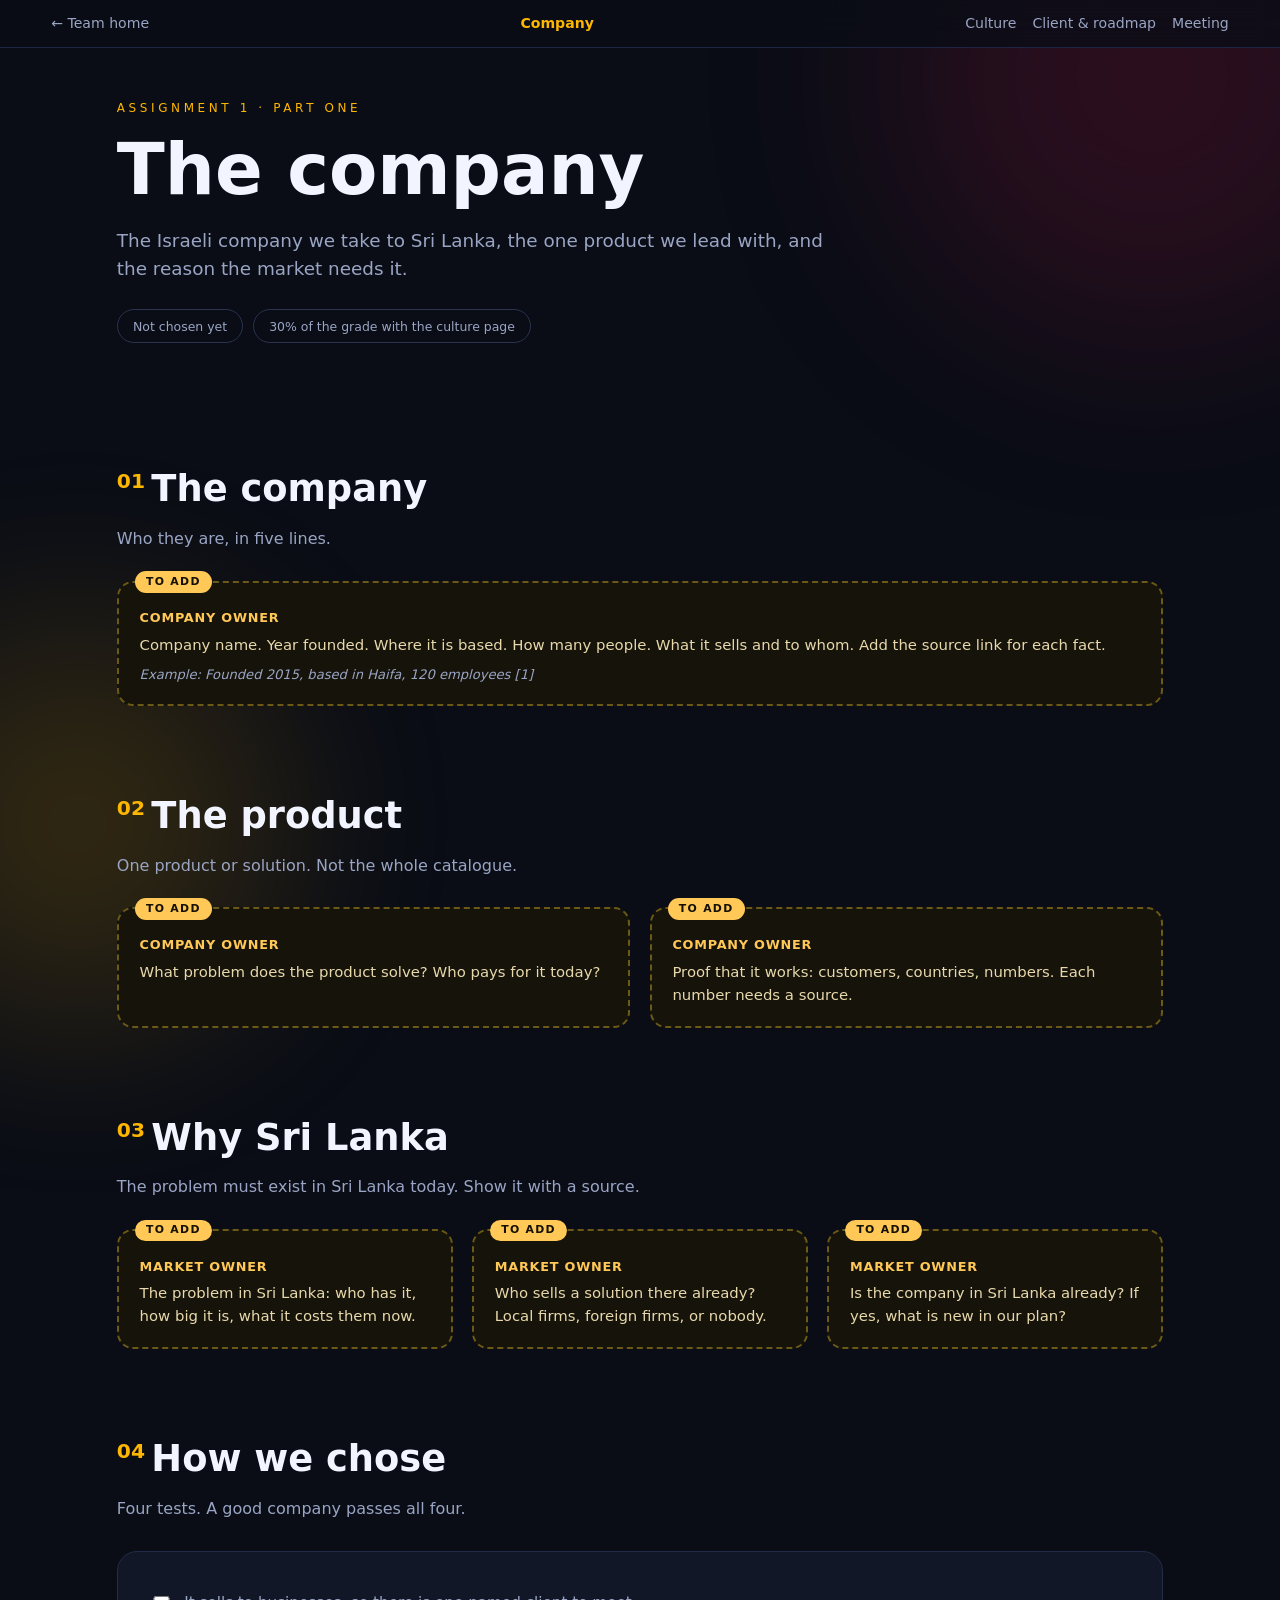
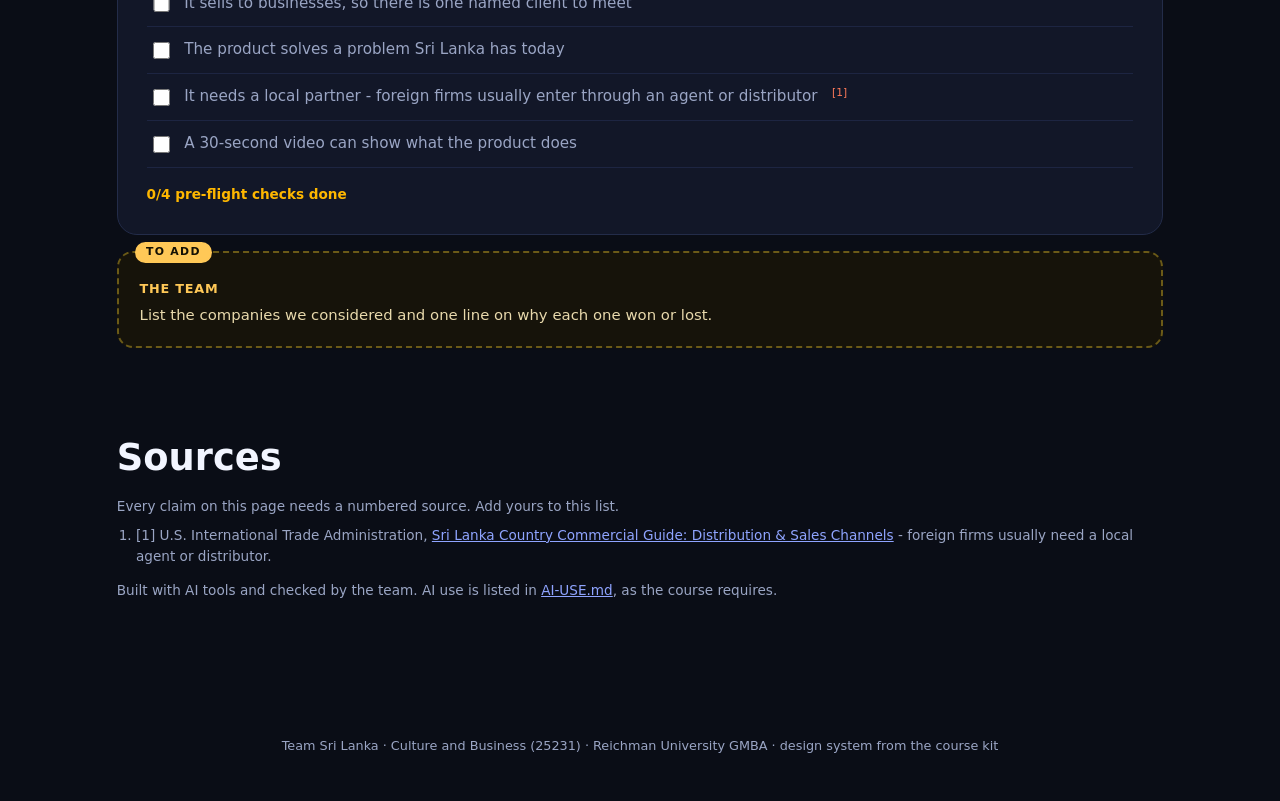
==== company/index.html @ aca9b55d "Add the site base: four pages, To-add boxes, README, AI-use log Co-Authored-By: Claude <noreply@anth" ====
<!DOCTYPE html>
<html lang="en">
<head>
<meta charset="UTF-8">
<meta name="viewport" content="width=device-width, initial-scale=1.0">
<title>The company &middot; Team Sri Lanka</title>
<link rel="stylesheet" href="../assets/style.css">
<link rel="stylesheet" href="../assets/team.css">
<style>:root{--a1:#feb700;--a2:#8d153a;--a3:#ff7a59}</style>
</head>
<body>
<div class="progress" id="progress"></div>
<div class="blob" style="width:40vw;height:40vw;background:#8d153a;top:-14vw;right:-10vw;animation:drift 30s ease-in-out infinite alternate"></div>
<div class="blob" style="width:32vw;height:32vw;background:#feb700;bottom:-10vw;left:-10vw;opacity:.16;animation:drift 36s ease-in-out infinite alternate-reverse"></div>
<nav>
  <a href="../index.html">&larr; Team home</a>
  <span class="here">Company</span>
  <span class="links"><a href="../culture/">Culture</a><a href="../client/">Client &amp; roadmap</a><a href="../meeting/">Meeting</a></span>
</nav>

<header>
  <div class="kicker">Assignment 1 &middot; part one</div>
  <h1>The company</h1>
  <p class="lede">The Israeli company we take to Sri Lanka, the one product we lead with, and the reason the market needs it.</p>
  <div class="hero-chips"><span class="chip">Not chosen yet</span><span class="chip">30% of the grade with the culture page</span></div>
</header>

<main>

<section class="reveal">
  <h2><span class="n">01</span>The company</h2>
  <p class="sub">Who they are, in five lines.</p>
  <div class="todo"><span class="tag">To add</span><b>Company owner</b><p>Company name. Year founded. Where it is based. How many people. What it sells and to whom. Add the source link for each fact.</p><span class="eg">Example: Founded 2015, based in Haifa, 120 employees [1]</span></div>
</section>
<section class="reveal">
  <h2><span class="n">02</span>The product</h2>
  <p class="sub">One product or solution. Not the whole catalogue.</p>
  <div class="twocol"><div class="todo"><span class="tag">To add</span><b>Company owner</b><p>What problem does the product solve? Who pays for it today?</p></div><div class="todo"><span class="tag">To add</span><b>Company owner</b><p>Proof that it works: customers, countries, numbers. Each number needs a source.</p></div></div>
</section>
<section class="reveal">
  <h2><span class="n">03</span>Why Sri Lanka</h2>
  <p class="sub">The problem must exist in Sri Lanka today. Show it with a source.</p>
  <div class="twocol"><div class="todo"><span class="tag">To add</span><b>Market owner</b><p>The problem in Sri Lanka: who has it, how big it is, what it costs them now.</p></div><div class="todo"><span class="tag">To add</span><b>Market owner</b><p>Who sells a solution there already? Local firms, foreign firms, or nobody.</p></div><div class="todo"><span class="tag">To add</span><b>Market owner</b><p>Is the company in Sri Lanka already? If yes, what is new in our plan?</p></div></div>
</section>
<section class="reveal">
  <h2><span class="n">04</span>How we chose</h2>
  <p class="sub">Four tests. A good company passes all four.</p>
  <div class="check">
    <label><input type="checkbox"> It sells to businesses, so there is one named client to meet</label>
    <label><input type="checkbox"> The product solves a problem Sri Lanka has today</label>
    <label><input type="checkbox"> It needs a local partner - foreign firms usually enter through an agent or distributor<sup class="src">[1]</sup></label>
    <label><input type="checkbox"> A 30-second video can show what the product does</label>
    <div class="count">0/4 pre-flight checks done</div>
  </div><div class="todo"><span class="tag">To add</span><b>The team</b><p>List the companies we considered and one line on why each one won or lost.</p></div>
</section>

<section class="reveal">
  <h2>Sources</h2>
  <div class="sources">
    <p>Every claim on this page needs a numbered source. Add yours to this list.</p>
    <ol><li>[1] U.S. International Trade Administration, <a href="https://www.trade.gov/country-commercial-guides/sri-lanka-distribution-and-sales-channels">Sri Lanka Country Commercial Guide: Distribution &amp; Sales Channels</a> - foreign firms usually need a local agent or distributor.</li></ol>
    <p style="margin-top:.8rem">Built with AI tools and checked by the team. AI use is listed in <a href="https://github.com/IlanaGutman/gmba-sri-lanka/blob/main/AI-USE.md">AI-USE.md</a>, as the course requires.</p>
  </div>
</section>
</main>
<footer>Team Sri Lanka &middot; Culture and Business (25231) &middot; Reichman University GMBA &middot; design system from the course kit</footer>
<script src="../assets/engine.js"></script>
</body>
</html>
---- assets/style.css ----
/* Business Without Borders - shared design system */
:root{
  --bg:#0a0d16; --panel:#121728; --panel2:#171f36; --ink:#f2f5ff; --muted:#9aa5c4;
  --a1:#fcd116; --a2:#ce1126; --a3:#2f6fd6; /* country accents, overridden per page */
  --good:#2fd98a; --warn:#ffc857; --bad:#ff5f6b;
}
*{margin:0;padding:0;box-sizing:border-box}
html{scroll-behavior:smooth}
body{background:var(--bg);color:var(--ink);font-family:"Segoe UI",system-ui,-apple-system,sans-serif;overflow-x:hidden;line-height:1.55}
.progress{position:fixed;top:0;left:0;height:3px;width:0;background:linear-gradient(90deg,var(--a1),var(--a2));z-index:99}
.blob{position:fixed;border-radius:50%;filter:blur(100px);opacity:.25;z-index:0;pointer-events:none}
@keyframes drift{from{transform:translate(0,0)}to{transform:translate(-5vw,6vh) scale(1.1)}}
nav{position:fixed;top:0;left:0;right:0;z-index:50;display:flex;justify-content:space-between;align-items:center;padding:.8rem 4vw;background:rgba(10,13,22,.78);backdrop-filter:blur(12px);border-bottom:1px solid #1d2542;font-size:.88rem}
nav a{color:var(--muted);text-decoration:none}
nav a:hover{color:var(--ink)}
nav .here{color:var(--a1);font-weight:600}
nav .links{display:flex;gap:1rem;flex-wrap:wrap}
@media(max-width:640px){nav .links{display:none}}
header{position:relative;z-index:1;padding:11vh 6vw 4vh;max-width:1200px;margin:0 auto}
.kicker{letter-spacing:.3em;text-transform:uppercase;color:var(--a1);font-size:.75rem;margin-bottom:1rem}
h1{font-size:clamp(2.4rem,6vw,4.4rem);font-weight:800;line-height:1.05}
.lede{margin-top:1.2rem;color:var(--muted);font-size:clamp(1rem,1.5vw,1.15rem);max-width:62ch}
.hero-chips{display:flex;gap:.6rem;flex-wrap:wrap;margin-top:1.6rem}
.chip{border:1px solid #2a3350;border-radius:999px;padding:.4rem .95rem;font-size:.78rem;color:var(--muted)}
.vo{margin-top:1.8rem;display:inline-flex;align-items:center;gap:.8rem;background:var(--panel);border:1px solid #2a3350;border-radius:999px;padding:.7rem 1.4rem;cursor:pointer;color:var(--ink);font-size:.92rem}
.vo.soon{cursor:default;opacity:.55}
.vo.soon:hover{border-color:#2a3350}
.vo:hover{border-color:var(--a1)}
.vo .dot{width:.7rem;height:.7rem;border-radius:50%;background:var(--a1)}
main{position:relative;z-index:1;max-width:1200px;margin:0 auto;padding:0 6vw 10vh}
section{margin-top:9vh}
h2{font-size:clamp(1.6rem,3vw,2.3rem);font-weight:700;margin-bottom:.6rem}
h2 .n{color:var(--a1);font-size:.55em;vertical-align:super;margin-right:.4rem}
.sub{color:var(--muted);max-width:70ch;margin-bottom:1.8rem}
.reveal{opacity:0;transform:translateY(24px);transition:opacity .7s ease,transform .7s cubic-bezier(.2,.8,.2,1)}
.reveal.in{opacity:1;transform:none}
.twocol{display:grid;grid-template-columns:repeat(auto-fit,minmax(280px,1fr));gap:1.2rem}
.fact{background:var(--panel);border:1px solid #232c49;border-radius:16px;padding:1.4rem}
.fact h4{font-size:1.02rem;margin-bottom:.5rem}
.fact h4 .em{color:var(--a1)}
.fact p,.fact li{color:var(--muted);font-size:.92rem}
.fact ul{padding-left:1.1rem}
.fact li{margin:.3rem 0}
sup.src{color:var(--a3);font-size:.7em;cursor:pointer}
/* tabs */
.tabs{display:flex;gap:.5rem;flex-wrap:wrap;margin-bottom:1.2rem}
.tab{background:var(--panel);border:1px solid #2a3350;color:var(--muted);border-radius:999px;padding:.5rem 1.1rem;cursor:pointer;font:inherit;font-size:.88rem}
.tab[aria-selected="true"]{border-color:var(--a1);color:var(--a1)}
.tabpane{display:none;background:var(--panel);border:1px solid #232c49;border-radius:16px;padding:1.6rem}
.tabpane.show{display:block}
.tabpane p{color:var(--muted);font-size:.95rem}
.tabpane b{color:var(--ink)}
/* flip cards */
.flip-grid{display:grid;grid-template-columns:repeat(auto-fit,minmax(230px,1fr));gap:1.1rem}
.flip{display:block;width:100%;perspective:1200px;cursor:pointer;background:none;border:none;padding:0;text-align:left;font:inherit;color:inherit}
.flip-inner{display:grid;width:100%;transition:transform .7s cubic-bezier(.3,.9,.3,1);transform-style:preserve-3d}
.flip[aria-pressed="true"] .flip-inner{transform:rotateY(180deg)}
.face{grid-area:1/1;position:relative;display:flex;min-height:200px;backface-visibility:hidden;-webkit-backface-visibility:hidden;border-radius:16px;padding:1.3rem;flex-direction:column;justify-content:center;gap:.5rem;border:1px solid #232c49}
.front{background:var(--panel)}
.front .lbl{font-size:.7rem;letter-spacing:.15em;text-transform:uppercase;color:var(--muted)}
.front .big{font-size:1.2rem;font-weight:700}
.front .hint{position:absolute;bottom:1rem;right:1.2rem;font-size:.75rem;color:var(--muted)}
.back{background:var(--panel2);transform:rotateY(180deg);font-size:.87rem;color:var(--muted)}
.back b{color:var(--ink)}
/* scenarios: every option defensible, feedback = tradeoffs */
.scenario{background:var(--panel);border:1px solid #232c49;border-radius:20px;padding:2rem;margin-top:1.4rem}
.scenario .sit{font-size:1.05rem;margin-bottom:1.3rem}
.scenario .sit b{color:var(--a1)}
.opts{display:grid;gap:.8rem}
.opt{background:var(--panel2);border:1px solid #2a3350;border-radius:14px;padding:1rem 1.2rem;cursor:pointer;font:inherit;color:var(--ink);text-align:left;transition:border-color .2s,transform .2s}
.opt:hover:not(:disabled){border-color:var(--a1);transform:translateX(6px)}
.opt:disabled{cursor:default;opacity:.7}
.opt.picked{border-color:var(--a1);opacity:1}
.opt .fb{display:none;margin-top:.6rem;font-size:.88rem;color:var(--muted)}
.opt.picked .fb{display:block}
.opt .fb b{color:var(--a1)}
.debrief{display:none;margin-top:1.2rem;padding-top:1.1rem;border-top:1px dashed #2a3350;font-size:.92rem;color:var(--muted)}
.debrief.show{display:block}
.debrief b{color:var(--ink)}
/* timeline */
.timeline{position:relative;margin-top:1.6rem;padding-left:2rem;border-left:2px solid #232c49;display:grid;gap:1.6rem}
.tstep{position:relative}
.tstep::before{content:"";position:absolute;left:calc(-2rem - 7px);top:.35rem;width:12px;height:12px;border-radius:50%;background:var(--a1);box-shadow:0 0 14px var(--a1)}
.tstep h4{font-size:1rem}
.tstep h4 span{color:var(--muted);font-weight:400;font-size:.8rem;margin-left:.5rem}
.tstep p{color:var(--muted);font-size:.9rem;margin-top:.3rem}
.tstep .il{color:#8fa4ff;font-size:.85rem;margin-top:.35rem}
.tstep .il b{color:#aebfff}
/* vs strips */
.vs{display:grid;grid-template-columns:1fr auto 1fr;border:1px solid #232c49;border-radius:20px;overflow:hidden;margin-top:1.2rem}
.vs>div{padding:1.5rem}
.vs .il{background:#141b30}
.vs .mid{display:flex;align-items:center;justify-content:center;background:#0d1122;font-weight:800;color:var(--muted);padding:1.5rem .8rem;font-size:.85rem;letter-spacing:.1em}
.vs h5{font-size:.78rem;letter-spacing:.15em;text-transform:uppercase;margin-bottom:.6rem}
.vs .il h5{color:#8fa4ff} .vs .there h5{color:var(--a1)}
.vs p{font-size:.9rem;color:var(--muted)}
@media(max-width:640px){.vs{grid-template-columns:1fr}.vs .mid{padding:.5rem}}
/* checklist */
.check{background:var(--panel);border:1px solid #232c49;border-radius:20px;padding:1.8rem}
.check label{display:flex;gap:.9rem;align-items:flex-start;padding:.7rem .4rem;border-bottom:1px solid #1d2542;cursor:pointer;color:var(--muted);font-size:.95rem}
.check label:last-child{border-bottom:none}
.check input{margin-top:.25rem;accent-color:var(--a1);width:1.05rem;height:1.05rem;flex:none}
.check label.done{color:var(--ink);text-decoration:line-through;text-decoration-color:var(--a1)}
.check .count{margin-top:1rem;font-size:.85rem;color:var(--a1);font-weight:600}
/* steps */
.steps{display:grid;gap:1rem;margin-top:1.4rem}
.stepRow{display:flex;gap:1.1rem;background:var(--panel);border:1px solid #232c49;border-radius:16px;padding:1.2rem 1.4rem;align-items:flex-start}
.stepRow .num{flex:none;width:2.2rem;height:2.2rem;border-radius:50%;background:linear-gradient(135deg,var(--a1),var(--a2));display:flex;align-items:center;justify-content:center;font-weight:800;color:#111}
.stepRow p{font-size:.93rem;color:var(--muted)} .stepRow b{color:var(--ink)}
.notice{background:#1a1408;border:1px solid #4a3a10;border-left:4px solid var(--warn);border-radius:14px;padding:1.1rem 1.3rem;font-size:.9rem;color:#e8d9ac;margin-top:1.2rem}
.notice b{color:var(--warn)}
.sources{font-size:.85rem;color:var(--muted)}
.sources a{color:#8fa4ff}
.sources ol{padding-left:1.2rem;margin-top:.5rem}
.sources li{margin:.35rem 0}
footer{position:relative;z-index:1;text-align:center;color:var(--muted);font-size:.8rem;padding:5vh 8vw}
@media (prefers-reduced-motion:reduce){.blob{animation:none}.reveal,.flip-inner,.opt{transition:none!important}}
---- assets/team.css ----
/* Team Sri Lanka - additions on top of the course kit's style.css */

/* "To add" boxes: every yellow dashed box is work that is still open */
.todo{position:relative;background:#16130a;border:2px dashed #6b5a17;border-radius:16px;padding:1.6rem 1.3rem 1.2rem;margin-top:1rem}
.twocol>.todo{margin-top:0}
.todo .tag{position:absolute;top:-.7rem;left:1rem;background:var(--warn);color:#141003;font-size:.68rem;font-weight:800;letter-spacing:.12em;text-transform:uppercase;border-radius:999px;padding:.15rem .7rem}
.todo b{display:block;color:var(--warn);font-size:.8rem;letter-spacing:.06em;text-transform:uppercase;margin-bottom:.35rem}
.todo p{color:#e8d9ac;font-size:.93rem}
.todo .eg{display:block;margin-top:.5rem;color:var(--muted);font-size:.82rem;font-style:italic}

/* landing cards */
a.card{display:block;text-decoration:none;color:inherit;position:relative;transition:border-color .2s,transform .2s}
a.card:hover{border-color:var(--a1);transform:translateY(-3px)}
.status{display:inline-block;font-size:.66rem;font-weight:800;letter-spacing:.12em;text-transform:uppercase;border-radius:999px;padding:.15rem .7rem;margin-bottom:.7rem}
.status.open{background:var(--warn);color:#141003}
.status.draft{background:#2a3b6b;color:#c9d6ff}
.status.done{background:var(--good);color:#04130c}

/* links inside dark panels */
main a{color:#8fa4ff}
a.card,a.card:visited{color:inherit}
.stepRow a,.notice a,.tstep a,.back a{color:#aebfff}

/* long words must not push a phone screen sideways */
h1,h2,.big{overflow-wrap:anywhere}
@media (prefers-reduced-motion:reduce){a.card{transition:none}}
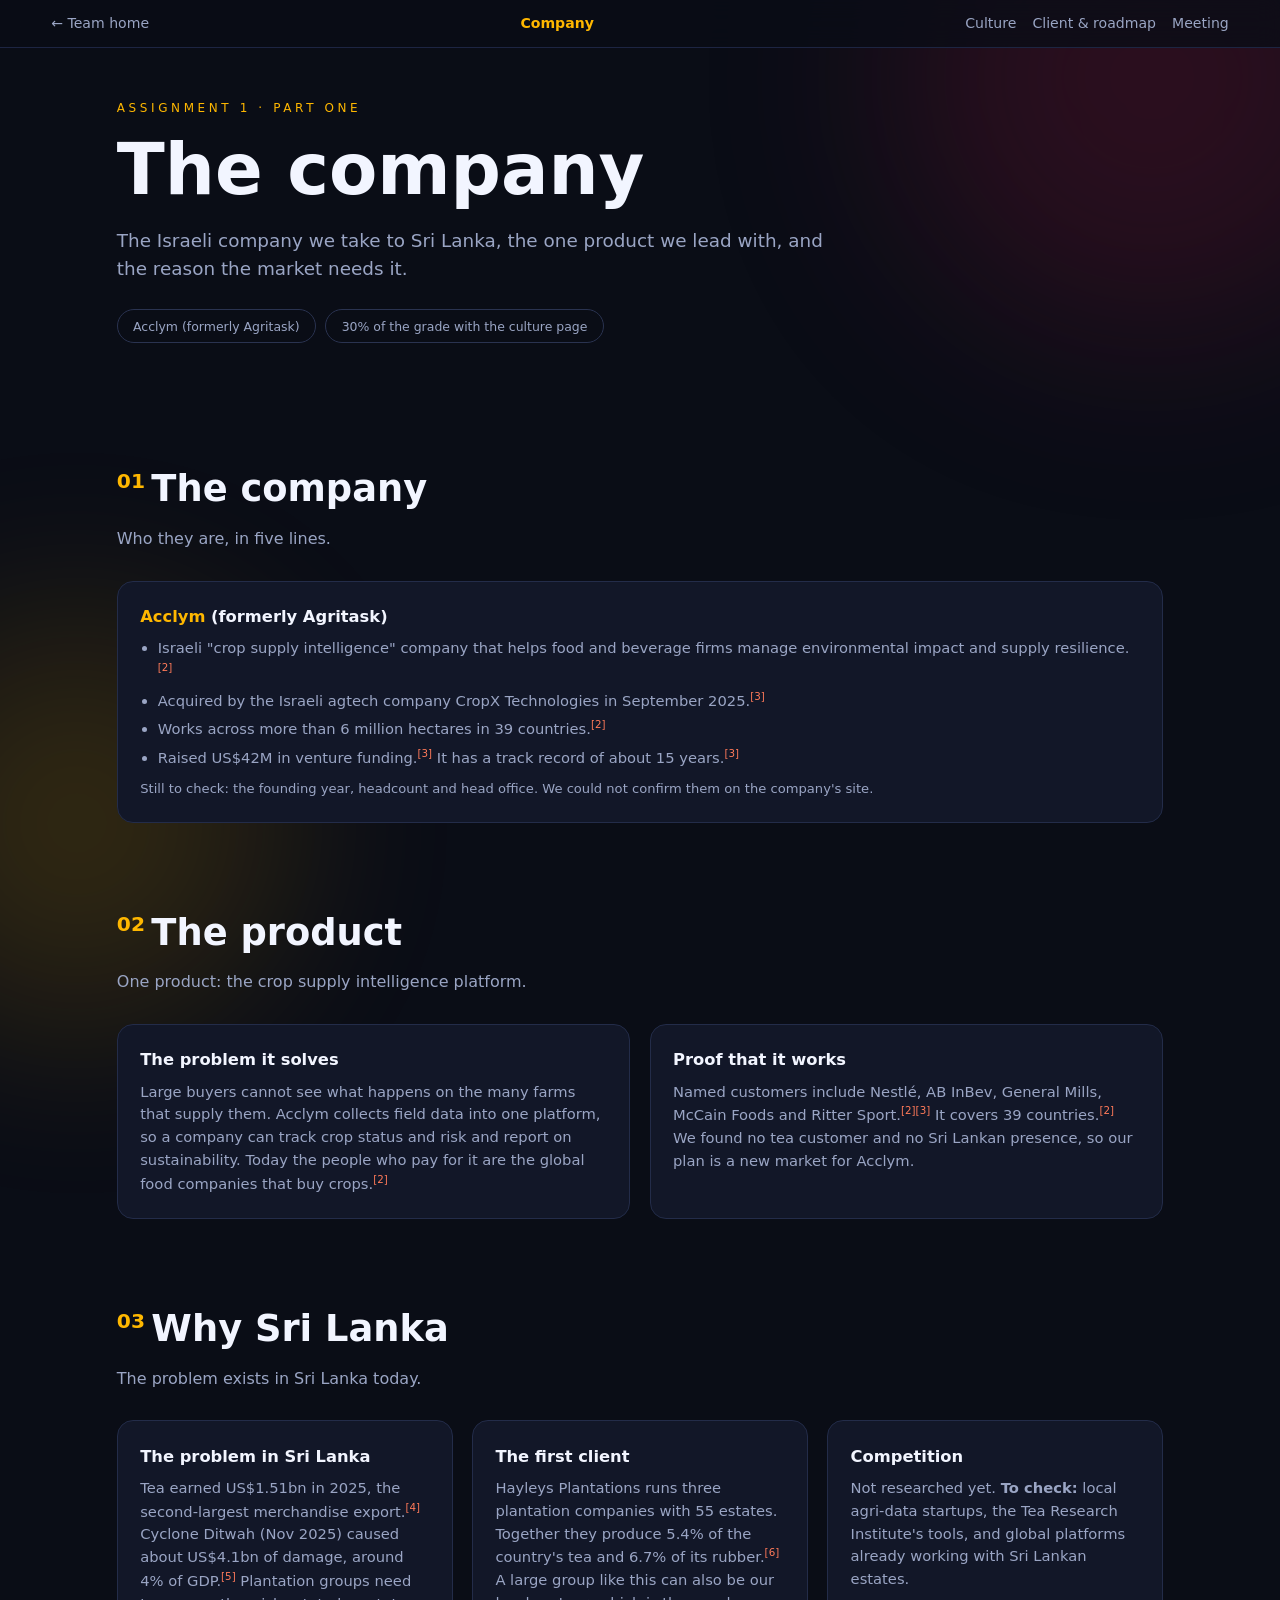
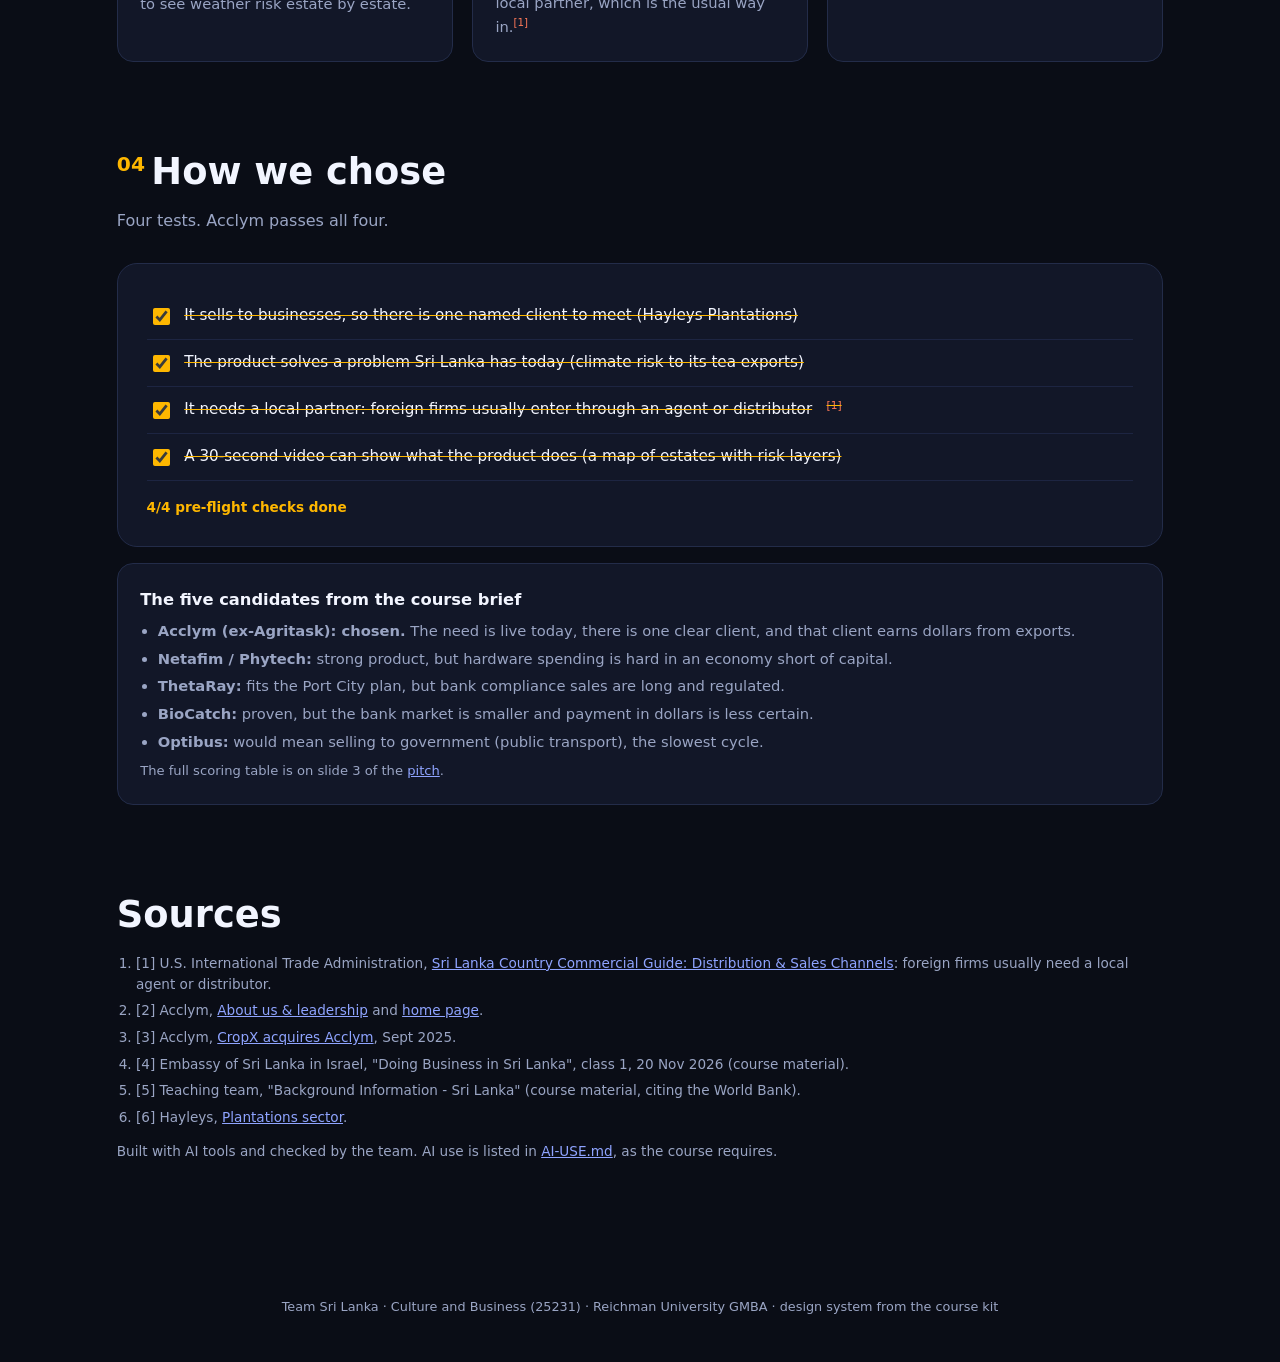
==== commit 638f6638: "Pick Acclym and build the 4-minute pitch Choose Acclym (formerly Agritask, now part of CropX) as the" ====
--- a/company/index.html
+++ b/company/index.html
@@ -22,7 +22,7 @@
   <div class="kicker">Assignment 1 &middot; part one</div>
   <h1>The company</h1>
   <p class="lede">The Israeli company we take to Sri Lanka, the one product we lead with, and the reason the market needs it.</p>
-  <div class="hero-chips"><span class="chip">Not chosen yet</span><span class="chip">30% of the grade with the culture page</span></div>
+  <div class="hero-chips"><span class="chip">Acclym (formerly Agritask)</span><span class="chip">30% of the grade with the culture page</span></div>
 </header>
 
 <main>
@@ -30,35 +30,60 @@
 <section class="reveal">
   <h2><span class="n">01</span>The company</h2>
   <p class="sub">Who they are, in five lines.</p>
-  <div class="todo"><span class="tag">To add</span><b>Company owner</b><p>Company name. Year founded. Where it is based. How many people. What it sells and to whom. Add the source link for each fact.</p><span class="eg">Example: Founded 2015, based in Haifa, 120 employees [1]</span></div>
+  <div class="fact"><h4><span class="em">Acclym</span> (formerly Agritask)</h4><ul>
+    <li>Israeli "crop supply intelligence" company that helps food and beverage firms manage environmental impact and supply resilience.<sup class="src">[2]</sup></li>
+    <li>Acquired by the Israeli agtech company CropX Technologies in September 2025.<sup class="src">[3]</sup></li>
+    <li>Works across more than 6 million hectares in 39 countries.<sup class="src">[2]</sup></li>
+    <li>Raised US$42M in venture funding.<sup class="src">[3]</sup> It has a track record of about 15 years.<sup class="src">[3]</sup></li>
+  </ul><p style="margin-top:.6rem;font-size:.82rem">Still to check: the founding year, headcount and head office. We could not confirm them on the company's site.</p></div>
 </section>
 <section class="reveal">
   <h2><span class="n">02</span>The product</h2>
-  <p class="sub">One product or solution. Not the whole catalogue.</p>
-  <div class="twocol"><div class="todo"><span class="tag">To add</span><b>Company owner</b><p>What problem does the product solve? Who pays for it today?</p></div><div class="todo"><span class="tag">To add</span><b>Company owner</b><p>Proof that it works: customers, countries, numbers. Each number needs a source.</p></div></div>
+  <p class="sub">One product: the crop supply intelligence platform.</p>
+  <div class="twocol">
+    <div class="fact"><h4>The problem it solves</h4><p>Large buyers cannot see what happens on the many farms that supply them. Acclym collects field data into one platform, so a company can track crop status and risk and report on sustainability. Today the people who pay for it are the global food companies that buy crops.<sup class="src">[2]</sup></p></div>
+    <div class="fact"><h4>Proof that it works</h4><p>Named customers include Nestlé, AB InBev, General Mills, McCain Foods and Ritter Sport.<sup class="src">[2][3]</sup> It covers 39 countries.<sup class="src">[2]</sup> We found no tea customer and no Sri Lankan presence, so our plan is a new market for Acclym.</p></div>
+  </div>
 </section>
 <section class="reveal">
   <h2><span class="n">03</span>Why Sri Lanka</h2>
-  <p class="sub">The problem must exist in Sri Lanka today. Show it with a source.</p>
-  <div class="twocol"><div class="todo"><span class="tag">To add</span><b>Market owner</b><p>The problem in Sri Lanka: who has it, how big it is, what it costs them now.</p></div><div class="todo"><span class="tag">To add</span><b>Market owner</b><p>Who sells a solution there already? Local firms, foreign firms, or nobody.</p></div><div class="todo"><span class="tag">To add</span><b>Market owner</b><p>Is the company in Sri Lanka already? If yes, what is new in our plan?</p></div></div>
+  <p class="sub">The problem exists in Sri Lanka today.</p>
+  <div class="twocol">
+    <div class="fact"><h4>The problem in Sri Lanka</h4><p>Tea earned US$1.51bn in 2025, the second-largest merchandise export.<sup class="src">[4]</sup> Cyclone Ditwah (Nov 2025) caused about US$4.1bn of damage, around 4% of GDP.<sup class="src">[5]</sup> Plantation groups need to see weather risk estate by estate.</p></div>
+    <div class="fact"><h4>The first client</h4><p>Hayleys Plantations runs three plantation companies with 55 estates. Together they produce 5.4% of the country's tea and 6.7% of its rubber.<sup class="src">[6]</sup> A large group like this can also be our local partner, which is the usual way in.<sup class="src">[1]</sup></p></div>
+    <div class="fact"><h4>Competition</h4><p>Not researched yet. <b>To check:</b> local agri-data startups, the Tea Research Institute's tools, and global platforms already working with Sri Lankan estates.</p></div>
+  </div>
 </section>
 <section class="reveal">
   <h2><span class="n">04</span>How we chose</h2>
-  <p class="sub">Four tests. A good company passes all four.</p>
+  <p class="sub">Four tests. Acclym passes all four.</p>
   <div class="check">
-    <label><input type="checkbox"> It sells to businesses, so there is one named client to meet</label>
-    <label><input type="checkbox"> The product solves a problem Sri Lanka has today</label>
-    <label><input type="checkbox"> It needs a local partner - foreign firms usually enter through an agent or distributor<sup class="src">[1]</sup></label>
-    <label><input type="checkbox"> A 30-second video can show what the product does</label>
-    <div class="count">0/4 pre-flight checks done</div>
-  </div><div class="todo"><span class="tag">To add</span><b>The team</b><p>List the companies we considered and one line on why each one won or lost.</p></div>
+    <label class="done"><input type="checkbox" checked> It sells to businesses, so there is one named client to meet (Hayleys Plantations)</label>
+    <label class="done"><input type="checkbox" checked> The product solves a problem Sri Lanka has today (climate risk to its tea exports)</label>
+    <label class="done"><input type="checkbox" checked> It needs a local partner: foreign firms usually enter through an agent or distributor<sup class="src">[1]</sup></label>
+    <label class="done"><input type="checkbox" checked> A 30-second video can show what the product does (a map of estates with risk layers)</label>
+    <div class="count">4/4 pre-flight checks done</div>
+  </div>
+  <div class="fact" style="margin-top:1rem"><h4>The five candidates from the course brief</h4><ul>
+    <li><b>Acclym (ex-Agritask): chosen.</b> The need is live today, there is one clear client, and that client earns dollars from exports.</li>
+    <li><b>Netafim / Phytech:</b> strong product, but hardware spending is hard in an economy short of capital.</li>
+    <li><b>ThetaRay:</b> fits the Port City plan, but bank compliance sales are long and regulated.</li>
+    <li><b>BioCatch:</b> proven, but the bank market is smaller and payment in dollars is less certain.</li>
+    <li><b>Optibus:</b> would mean selling to government (public transport), the slowest cycle.</li>
+  </ul><p style="margin-top:.5rem;font-size:.82rem">The full scoring table is on slide 3 of the <a href="../pitch/#s3">pitch</a>.</p></div>
 </section>
 
 <section class="reveal">
   <h2>Sources</h2>
   <div class="sources">
-    <p>Every claim on this page needs a numbered source. Add yours to this list.</p>
-    <ol><li>[1] U.S. International Trade Administration, <a href="https://www.trade.gov/country-commercial-guides/sri-lanka-distribution-and-sales-channels">Sri Lanka Country Commercial Guide: Distribution &amp; Sales Channels</a> - foreign firms usually need a local agent or distributor.</li></ol>
+    <ol>
+      <li>[1] U.S. International Trade Administration, <a href="https://www.trade.gov/country-commercial-guides/sri-lanka-distribution-and-sales-channels">Sri Lanka Country Commercial Guide: Distribution &amp; Sales Channels</a>: foreign firms usually need a local agent or distributor.</li>
+      <li>[2] Acclym, <a href="https://www.acclym.com/company/about-us-leadership/">About us &amp; leadership</a> and <a href="https://www.acclym.com/">home page</a>.</li>
+      <li>[3] Acclym, <a href="https://www.acclym.com/news/cropx-acquires-acclym/">CropX acquires Acclym</a>, Sept 2025.</li>
+      <li>[4] Embassy of Sri Lanka in Israel, "Doing Business in Sri Lanka", class 1, 20 Nov 2026 (course material).</li>
+      <li>[5] Teaching team, "Background Information - Sri Lanka" (course material, citing the World Bank).</li>
+      <li>[6] Hayleys, <a href="https://www.hayleys.com/sectors/plantations/">Plantations sector</a>.</li>
+    </ol>
     <p style="margin-top:.8rem">Built with AI tools and checked by the team. AI use is listed in <a href="https://github.com/IlanaGutman/gmba-sri-lanka/blob/main/AI-USE.md">AI-USE.md</a>, as the course requires.</p>
   </div>
 </section>
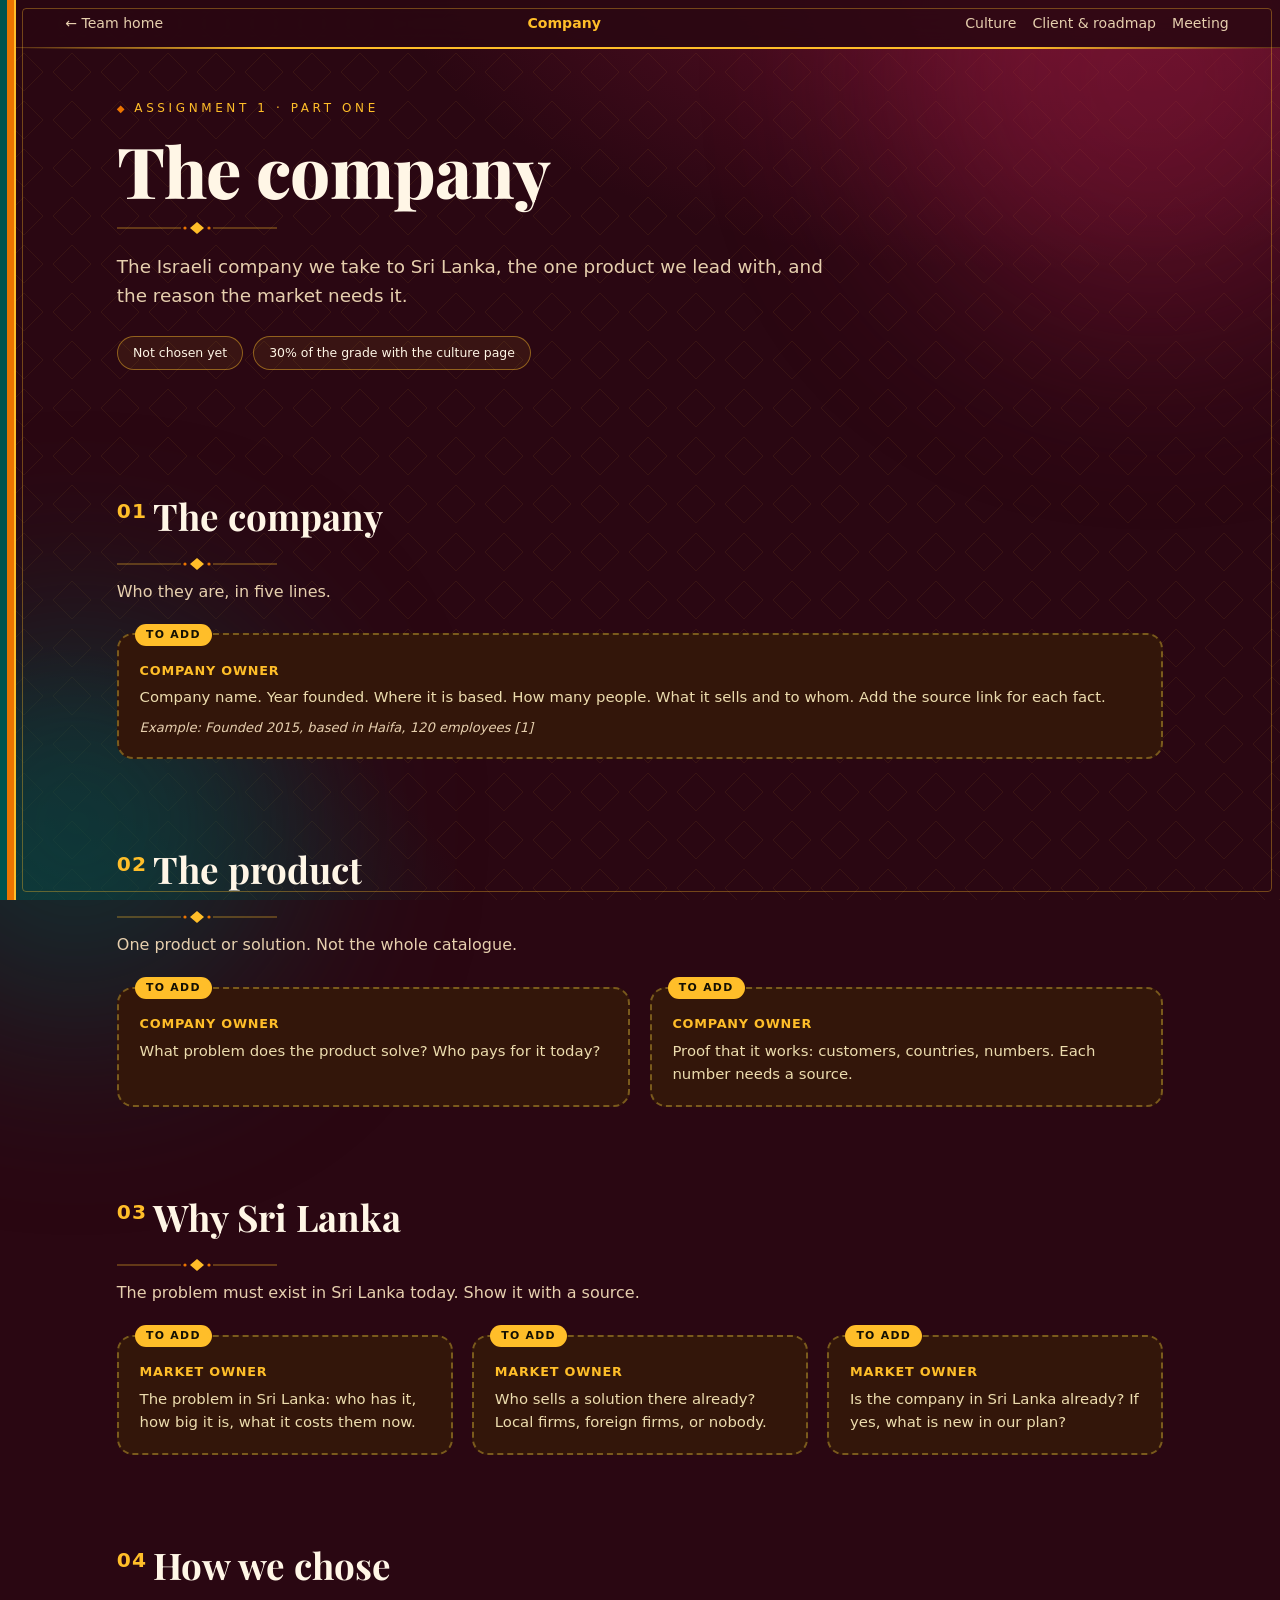
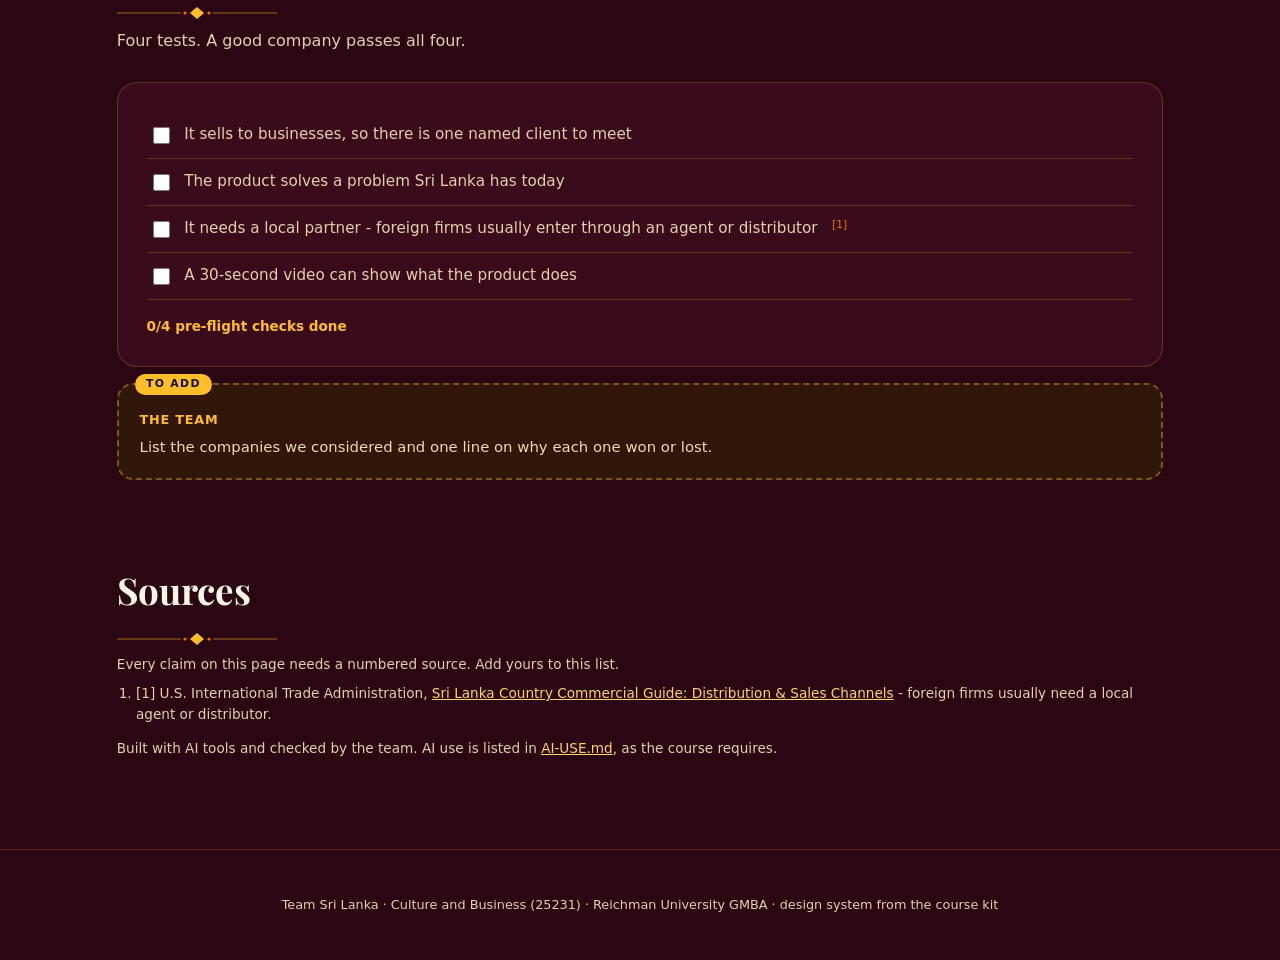
==== commit 0461eccc: "Stronger flag colours; make the pitch company-neutral Theme: the flag's maroon as the page field, fl" ====
--- a/company/index.html
+++ b/company/index.html
@@ -22,7 +22,7 @@
   <div class="kicker">Assignment 1 &middot; part one</div>
   <h1>The company</h1>
   <p class="lede">The Israeli company we take to Sri Lanka, the one product we lead with, and the reason the market needs it.</p>
-  <div class="hero-chips"><span class="chip">Acclym (formerly Agritask)</span><span class="chip">30% of the grade with the culture page</span></div>
+  <div class="hero-chips"><span class="chip">Not chosen yet</span><span class="chip">30% of the grade with the culture page</span></div>
 </header>
 
 <main>
@@ -30,60 +30,35 @@
 <section class="reveal">
   <h2><span class="n">01</span>The company</h2>
   <p class="sub">Who they are, in five lines.</p>
-  <div class="fact"><h4><span class="em">Acclym</span> (formerly Agritask)</h4><ul>
-    <li>Israeli "crop supply intelligence" company that helps food and beverage firms manage environmental impact and supply resilience.<sup class="src">[2]</sup></li>
-    <li>Acquired by the Israeli agtech company CropX Technologies in September 2025.<sup class="src">[3]</sup></li>
-    <li>Works across more than 6 million hectares in 39 countries.<sup class="src">[2]</sup></li>
-    <li>Raised US$42M in venture funding.<sup class="src">[3]</sup> It has a track record of about 15 years.<sup class="src">[3]</sup></li>
-  </ul><p style="margin-top:.6rem;font-size:.82rem">Still to check: the founding year, headcount and head office. We could not confirm them on the company's site.</p></div>
+  <div class="todo"><span class="tag">To add</span><b>Company owner</b><p>Company name. Year founded. Where it is based. How many people. What it sells and to whom. Add the source link for each fact.</p><span class="eg">Example: Founded 2015, based in Haifa, 120 employees [1]</span></div>
 </section>
 <section class="reveal">
   <h2><span class="n">02</span>The product</h2>
-  <p class="sub">One product: the crop supply intelligence platform.</p>
-  <div class="twocol">
-    <div class="fact"><h4>The problem it solves</h4><p>Large buyers cannot see what happens on the many farms that supply them. Acclym collects field data into one platform, so a company can track crop status and risk and report on sustainability. Today the people who pay for it are the global food companies that buy crops.<sup class="src">[2]</sup></p></div>
-    <div class="fact"><h4>Proof that it works</h4><p>Named customers include Nestlé, AB InBev, General Mills, McCain Foods and Ritter Sport.<sup class="src">[2][3]</sup> It covers 39 countries.<sup class="src">[2]</sup> We found no tea customer and no Sri Lankan presence, so our plan is a new market for Acclym.</p></div>
-  </div>
+  <p class="sub">One product or solution. Not the whole catalogue.</p>
+  <div class="twocol"><div class="todo"><span class="tag">To add</span><b>Company owner</b><p>What problem does the product solve? Who pays for it today?</p></div><div class="todo"><span class="tag">To add</span><b>Company owner</b><p>Proof that it works: customers, countries, numbers. Each number needs a source.</p></div></div>
 </section>
 <section class="reveal">
   <h2><span class="n">03</span>Why Sri Lanka</h2>
-  <p class="sub">The problem exists in Sri Lanka today.</p>
-  <div class="twocol">
-    <div class="fact"><h4>The problem in Sri Lanka</h4><p>Tea earned US$1.51bn in 2025, the second-largest merchandise export.<sup class="src">[4]</sup> Cyclone Ditwah (Nov 2025) caused about US$4.1bn of damage, around 4% of GDP.<sup class="src">[5]</sup> Plantation groups need to see weather risk estate by estate.</p></div>
-    <div class="fact"><h4>The first client</h4><p>Hayleys Plantations runs three plantation companies with 55 estates. Together they produce 5.4% of the country's tea and 6.7% of its rubber.<sup class="src">[6]</sup> A large group like this can also be our local partner, which is the usual way in.<sup class="src">[1]</sup></p></div>
-    <div class="fact"><h4>Competition</h4><p>Not researched yet. <b>To check:</b> local agri-data startups, the Tea Research Institute's tools, and global platforms already working with Sri Lankan estates.</p></div>
-  </div>
+  <p class="sub">The problem must exist in Sri Lanka today. Show it with a source.</p>
+  <div class="twocol"><div class="todo"><span class="tag">To add</span><b>Market owner</b><p>The problem in Sri Lanka: who has it, how big it is, what it costs them now.</p></div><div class="todo"><span class="tag">To add</span><b>Market owner</b><p>Who sells a solution there already? Local firms, foreign firms, or nobody.</p></div><div class="todo"><span class="tag">To add</span><b>Market owner</b><p>Is the company in Sri Lanka already? If yes, what is new in our plan?</p></div></div>
 </section>
 <section class="reveal">
   <h2><span class="n">04</span>How we chose</h2>
-  <p class="sub">Four tests. Acclym passes all four.</p>
+  <p class="sub">Four tests. A good company passes all four.</p>
   <div class="check">
-    <label class="done"><input type="checkbox" checked> It sells to businesses, so there is one named client to meet (Hayleys Plantations)</label>
-    <label class="done"><input type="checkbox" checked> The product solves a problem Sri Lanka has today (climate risk to its tea exports)</label>
-    <label class="done"><input type="checkbox" checked> It needs a local partner: foreign firms usually enter through an agent or distributor<sup class="src">[1]</sup></label>
-    <label class="done"><input type="checkbox" checked> A 30-second video can show what the product does (a map of estates with risk layers)</label>
-    <div class="count">4/4 pre-flight checks done</div>
-  </div>
-  <div class="fact" style="margin-top:1rem"><h4>The five candidates from the course brief</h4><ul>
-    <li><b>Acclym (ex-Agritask): chosen.</b> The need is live today, there is one clear client, and that client earns dollars from exports.</li>
-    <li><b>Netafim / Phytech:</b> strong product, but hardware spending is hard in an economy short of capital.</li>
-    <li><b>ThetaRay:</b> fits the Port City plan, but bank compliance sales are long and regulated.</li>
-    <li><b>BioCatch:</b> proven, but the bank market is smaller and payment in dollars is less certain.</li>
-    <li><b>Optibus:</b> would mean selling to government (public transport), the slowest cycle.</li>
-  </ul><p style="margin-top:.5rem;font-size:.82rem">The full scoring table is on slide 3 of the <a href="../pitch/#s3">pitch</a>.</p></div>
+    <label><input type="checkbox"> It sells to businesses, so there is one named client to meet</label>
+    <label><input type="checkbox"> The product solves a problem Sri Lanka has today</label>
+    <label><input type="checkbox"> It needs a local partner - foreign firms usually enter through an agent or distributor<sup class="src">[1]</sup></label>
+    <label><input type="checkbox"> A 30-second video can show what the product does</label>
+    <div class="count">0/4 pre-flight checks done</div>
+  </div><div class="todo"><span class="tag">To add</span><b>The team</b><p>List the companies we considered and one line on why each one won or lost.</p></div>
 </section>
 
 <section class="reveal">
   <h2>Sources</h2>
   <div class="sources">
-    <ol>
-      <li>[1] U.S. International Trade Administration, <a href="https://www.trade.gov/country-commercial-guides/sri-lanka-distribution-and-sales-channels">Sri Lanka Country Commercial Guide: Distribution &amp; Sales Channels</a>: foreign firms usually need a local agent or distributor.</li>
-      <li>[2] Acclym, <a href="https://www.acclym.com/company/about-us-leadership/">About us &amp; leadership</a> and <a href="https://www.acclym.com/">home page</a>.</li>
-      <li>[3] Acclym, <a href="https://www.acclym.com/news/cropx-acquires-acclym/">CropX acquires Acclym</a>, Sept 2025.</li>
-      <li>[4] Embassy of Sri Lanka in Israel, "Doing Business in Sri Lanka", class 1, 20 Nov 2026 (course material).</li>
-      <li>[5] Teaching team, "Background Information - Sri Lanka" (course material, citing the World Bank).</li>
-      <li>[6] Hayleys, <a href="https://www.hayleys.com/sectors/plantations/">Plantations sector</a>.</li>
-    </ol>
+    <p>Every claim on this page needs a numbered source. Add yours to this list.</p>
+    <ol><li>[1] U.S. International Trade Administration, <a href="https://www.trade.gov/country-commercial-guides/sri-lanka-distribution-and-sales-channels">Sri Lanka Country Commercial Guide: Distribution &amp; Sales Channels</a> - foreign firms usually need a local agent or distributor.</li></ol>
     <p style="margin-top:.8rem">Built with AI tools and checked by the team. AI use is listed in <a href="https://github.com/IlanaGutman/gmba-sri-lanka/blob/main/AI-USE.md">AI-USE.md</a>, as the course requires.</p>
   </div>
 </section>
--- a/assets/team.css
+++ b/assets/team.css
@@ -1,11 +1,117 @@
 /* Team Sri Lanka - additions on top of the course kit's style.css */
+@import url('https://fonts.googleapis.com/css2?family=Playfair+Display:wght@600;700;800&display=swap');
+
+/* ============================================================
+   "Ceylon" theme: Sri Lankan flag colours + a fine-jewellery feel.
+   Deep maroon night, temple gold, saffron, tea green, a sapphire
+   for Israel. Overrides the kit's navy palette without touching
+   style.css. html:root beats the per-page :root blocks.
+   ============================================================ */
+html:root{
+  /* the four colours of the Sri Lankan flag */
+  --flag-maroon:#8d153a; --flag-gold:#ffbe29; --flag-saffron:#eb7400; --flag-green:#00534e;
+  --bg:#2a0712; --panel:#3a0b1b; --panel2:#470f22; --ink:#fff6e6; --muted:#e6cfae;
+  --a1:#ffbe29;            /* flag gold */
+  --a2:#8d153a;            /* flag maroon */
+  --a3:#eb7400;            /* flag saffron */
+  --leaf:#2bb39a;          /* flag green, lifted so it reads on maroon */
+  --sapphire:#8fb4ff;      /* Ceylon sapphire: the Israeli side */
+  --good:#2bb39a; --warn:#ffbe29; --bad:#ff5f6b;
+  --line:rgba(255,190,41,.22); --line2:rgba(255,190,41,.45);
+  --serif:"Playfair Display",Georgia,"Times New Roman",serif;
+}
+
+/* background: the flag's maroon field, a soft light, a faint lattice of cut gems */
+body{background:
+  radial-gradient(1100px 600px at 80% -10%,rgba(176,30,74,.45),transparent 60%),
+  radial-gradient(900px 520px at -5% 105%,rgba(0,83,78,.55),transparent 60%),
+  url("data:image/svg+xml,%3Csvg xmlns='http://www.w3.org/2000/svg' width='48' height='48'%3E%3Cpath d='M24 5L43 24L24 43L5 24Z' fill='none' stroke='%23ffbe29' stroke-opacity='.07'/%3E%3C/svg%3E"),
+  var(--bg);
+  background-attachment:fixed}
+.progress+.blob{background:#b01e4a!important;opacity:.35}
+.blob+.blob{background:#00534e!important;opacity:.5!important}
+.progress{background:linear-gradient(90deg,var(--flag-green),var(--flag-saffron),var(--flag-gold));height:4px;z-index:101}
+
+/* the flag itself, quoted lightly: green + saffron stripes on the hoist side,
+   and a fine gold frame around the page like the flag's yellow border */
+body::before{content:"";position:fixed;top:0;bottom:0;left:0;width:14px;z-index:80;pointer-events:none;
+  background:linear-gradient(90deg,var(--flag-green) 0 50%,var(--flag-saffron) 50% 100%);
+  box-shadow:2px 0 0 var(--flag-gold)}
+body::after{content:"";position:fixed;inset:8px 8px 8px 22px;z-index:79;pointer-events:none;
+  border:1px solid rgba(255,190,41,.35);border-radius:4px}
+@media(max-width:640px){body::before{width:6px}body::after{display:none}}
+
+/* nav with a thin flag-colour stripe */
+nav{background:rgba(42,7,18,.88);border-bottom:1px solid var(--line);left:14px}
+@media(max-width:640px){nav{left:6px}}
+nav::after{content:"";position:absolute;left:0;right:0;bottom:-2px;height:2px;background:linear-gradient(90deg,transparent,var(--flag-gold) 20%,var(--flag-gold) 80%,transparent)}
+nav .here{color:var(--a1)}
+
+/* typography: serif display, like a jeweller's catalogue */
+h1,h2,.thesis,.front .big,.stat .v,.fact h4 .em{font-family:var(--serif)}
+h1,h2,.thesis,.stat .v,.matrix{font-variant-numeric:lining-nums}
+h1{font-weight:800;letter-spacing:-.01em}
+h2{font-weight:700}
+h2 .n{font-family:"Segoe UI",system-ui,-apple-system,sans-serif;font-weight:700;letter-spacing:.05em}
+.kicker,.when{color:var(--a1)}
+.kicker::before,.when::before{content:"\25C6";color:var(--a3);margin-right:.6em;font-size:.85em}
+h1::after,main>section>h2::after{content:"";display:block;width:160px;height:12px;margin-top:.9rem;background:url("data:image/svg+xml,%3Csvg xmlns='http://www.w3.org/2000/svg' width='160' height='12' viewBox='0 0 160 12'%3E%3Cpath d='M0 6H64M96 6H160' stroke='%23ffbe29' stroke-opacity='.55'/%3E%3Cpath d='M80 0L87 6L80 12L73 6Z' fill='%23ffbe29'/%3E%3Ccircle cx='68' cy='6' r='1.6' fill='%23eb7400'/%3E%3Ccircle cx='92' cy='6' r='1.6' fill='%23eb7400'/%3E%3C/svg%3E") no-repeat}
+.thesis em,h1 .x{color:var(--a1);background:linear-gradient(100deg,#ffe29a 0%,#ffbe29 35%,#d99a12 60%,#ffe7a8 100%);-webkit-background-clip:text;background-clip:text;-webkit-text-fill-color:transparent}
+sup.src{color:var(--a3)}
+
+/* cards: gold hairline, warm gradient, a soft "gem" glow on hover */
+.fact,body .stat,.check,.scenario,.tabpane,.face,.stepRow,.vs,body .matrix{border-color:var(--line)!important}
+.fact,body .stat{background:linear-gradient(160deg,#43102a,#350a1a);box-shadow:inset 0 1px 0 rgba(255,190,41,.12)}
+.fact:hover,body .stat:hover{border-color:var(--line2)!important;box-shadow:0 0 0 1px rgba(255,190,41,.1),0 14px 34px -18px rgba(255,190,41,.5)}
+body .stat .v{color:var(--a1)} body .stat .v.leaf{color:var(--leaf)}
+/* each stat card wears one flag colour on its top edge */
+body .stat{border-top:3px solid var(--flag-gold)!important}
+body .stat:nth-child(4n+2){border-top-color:var(--flag-saffron)!important}
+body .stat:nth-child(4n+3){border-top-color:var(--leaf)!important}
+body .stat:nth-child(4n+4){border-top-color:#c2245a!important}
+.chip{border-color:var(--line2);color:var(--ink);background:rgba(255,190,41,.07)}
+.front{background:linear-gradient(160deg,#43102a,#350a1a)}
+.back{background:var(--panel2)}
+.front .lbl{color:var(--a3)}
+.opt{background:var(--panel2);border-color:var(--line)}
+.opt:hover:not(:disabled),.opt.picked{border-color:var(--a1)}
+.debrief{border-top-color:var(--line2)}
+.check label{border-bottom-color:var(--line)}
+.tab{background:var(--panel);border-color:var(--line)}
+.timeline{border-left-color:var(--line2)}
+.tstep::before{background:var(--a1);box-shadow:0 0 0 3px rgba(255,190,41,.2),0 0 16px var(--a1);transform:rotate(45deg);border-radius:2px}
+.tstep .il,.tstep .il b{color:var(--sapphire)}
+
+/* Israel = sapphire blue, Sri Lanka = gold */
+.vs .il{background:#24213f} .vs .il h5{color:var(--sapphire)}
+.vs .mid{background:#1f050d;color:var(--a1)}
+.vs .there{background:#4a1024}
+
+.notice{background:#3a1a0a;border-color:#6e4a12;border-left-color:var(--flag-saffron)}
+.notice b{color:var(--a1)}
+.sources a,main a{color:#ffd36b}
+.stepRow a,.notice a,.tstep a,.back a{color:#f6d68d}
+footer{border-top:1px solid var(--line);color:var(--muted)}
+
+/* pitch deck pieces (beat the page's own <style> with body prefix) */
+body .matrix{background:var(--panel)}
+body .matrix th{background:#22050f;color:var(--a1)}
+body .matrix th,body .matrix td{border-bottom-color:var(--line)}
+body .matrix tr.win td{background:rgba(255,190,41,.12)}
+body .notes{border-top-color:var(--line2)}
+body .notes summary{color:var(--a1)}
+body .notes p{color:#ead9bd}
+body .deck-bar{background:rgba(42,7,18,.95);border-color:var(--line2)}
+body .deck-bar button,body .hint-keys kbd{border-color:var(--line2)}
+body .deck-bar .clock{border-left-color:var(--line2)}
+body .label{background:var(--a3)}
 
 /* "To add" boxes: every yellow dashed box is work that is still open */
-.todo{position:relative;background:#16130a;border:2px dashed #6b5a17;border-radius:16px;padding:1.6rem 1.3rem 1.2rem;margin-top:1rem}
+.todo{position:relative;background:#33160a;border:2px dashed #7a5a1c;border-radius:16px;padding:1.6rem 1.3rem 1.2rem;margin-top:1rem}
 .twocol>.todo{margin-top:0}
 .todo .tag{position:absolute;top:-.7rem;left:1rem;background:var(--warn);color:#141003;font-size:.68rem;font-weight:800;letter-spacing:.12em;text-transform:uppercase;border-radius:999px;padding:.15rem .7rem}
 .todo b{display:block;color:var(--warn);font-size:.8rem;letter-spacing:.06em;text-transform:uppercase;margin-bottom:.35rem}
-.todo p{color:#e8d9ac;font-size:.93rem}
+.todo p{color:#ecdcae;font-size:.93rem}
 .todo .eg{display:block;margin-top:.5rem;color:var(--muted);font-size:.82rem;font-style:italic}
 
 /* landing cards */
@@ -13,14 +119,15 @@
 a.card:hover{border-color:var(--a1);transform:translateY(-3px)}
 .status{display:inline-block;font-size:.66rem;font-weight:800;letter-spacing:.12em;text-transform:uppercase;border-radius:999px;padding:.15rem .7rem;margin-bottom:.7rem}
 .status.open{background:var(--warn);color:#141003}
-.status.draft{background:#2a3b6b;color:#c9d6ff}
+.status.draft{background:#24305c;color:#cfdcff}
 .status.done{background:var(--good);color:#04130c}
-
-/* links inside dark panels */
-main a{color:#8fa4ff}
 a.card,a.card:visited{color:inherit}
-.stepRow a,.notice a,.tstep a,.back a{color:#aebfff}
 
 /* long words must not push a phone screen sideways */
 h1,h2,.big{overflow-wrap:anywhere}
 @media (prefers-reduced-motion:reduce){a.card{transition:none}}
+
+/* fill-in placeholders: [Company], [client]... gold dashed until the team fills them */
+.fill{color:var(--flag-gold);border-bottom:2px dashed var(--flag-saffron);padding:0 .1em;-webkit-text-fill-color:var(--flag-gold);font-style:normal}
+h1 .fill,.thesis .fill{border-bottom-width:3px}
+.stat .v .fill{font-size:.8em}
